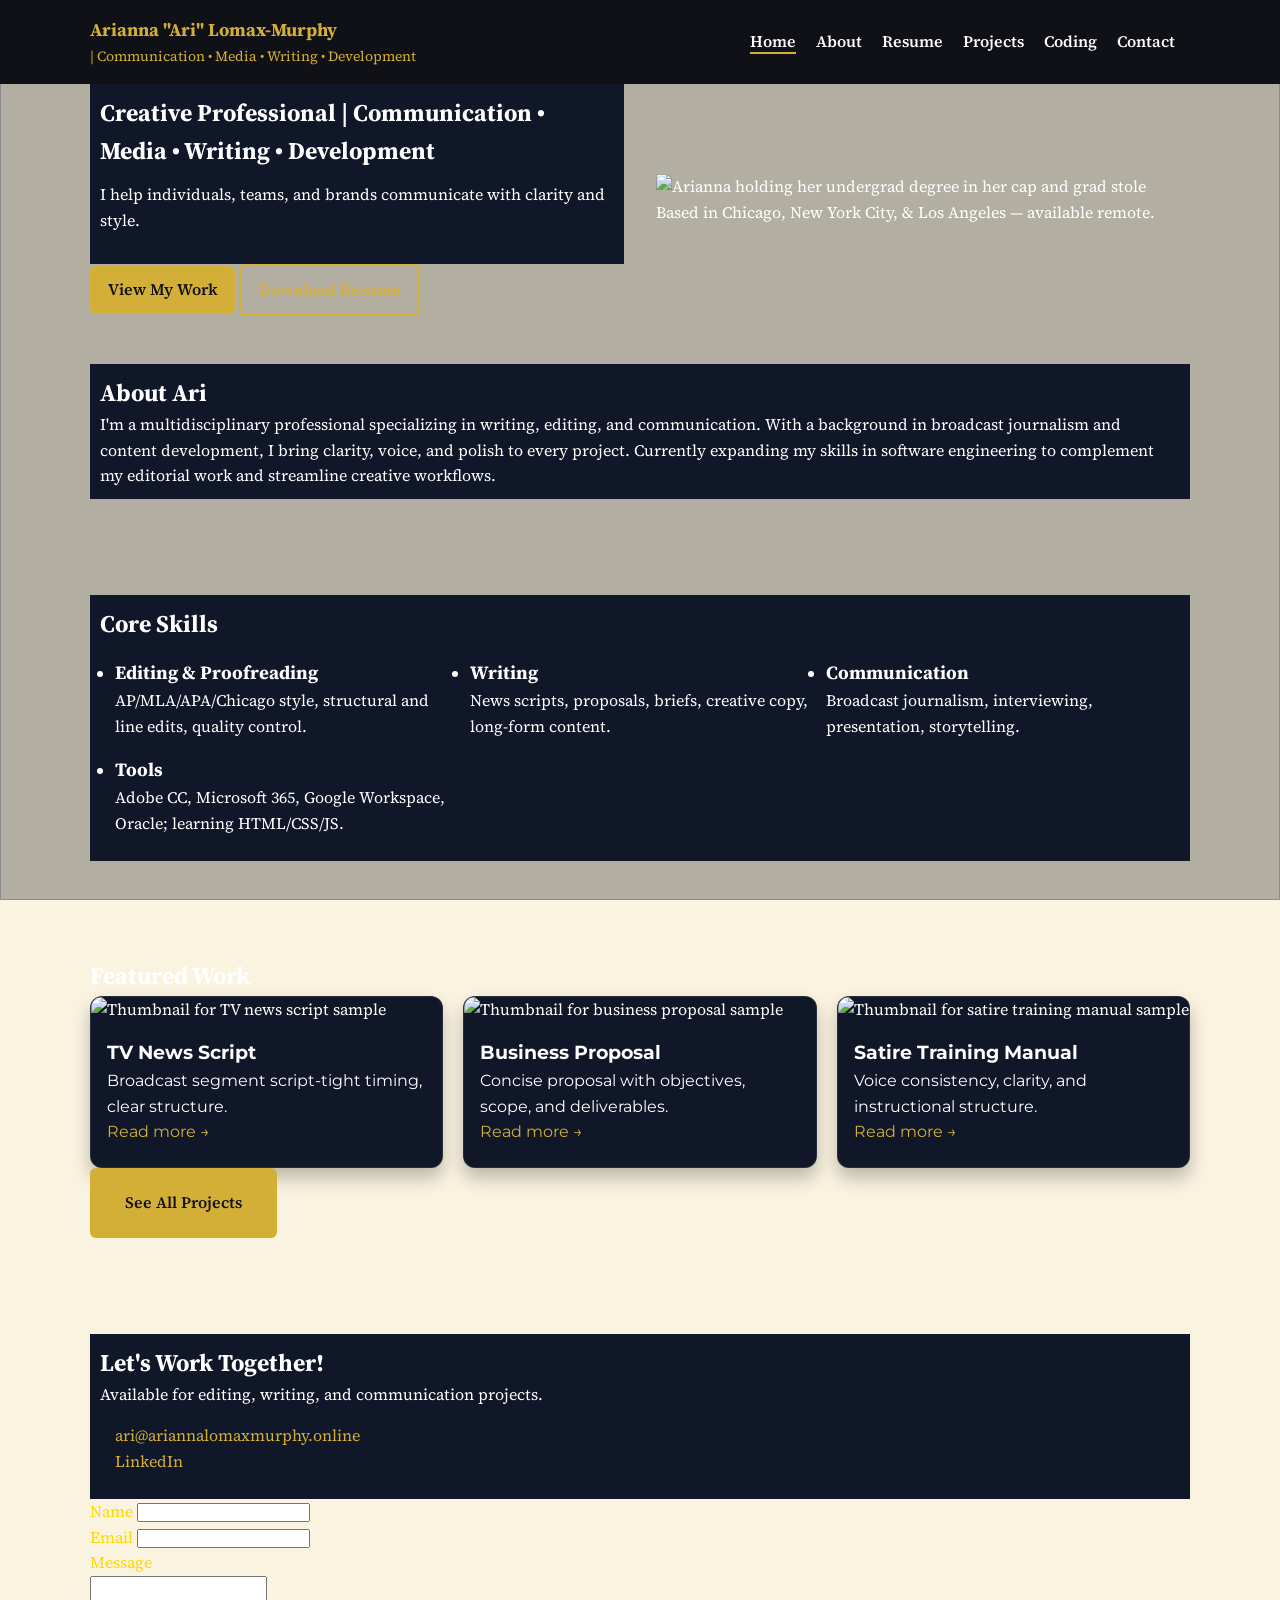
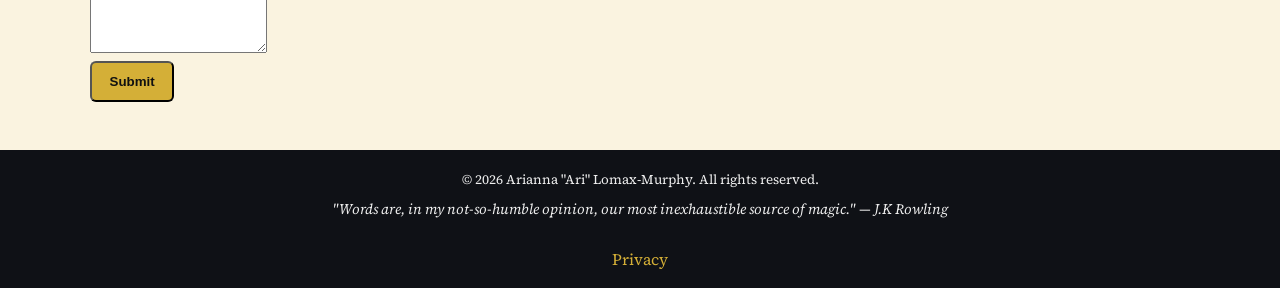
==== index.html @ d83ff68a "refractor updated resume and contact information to reflect new name and email address" ====
<!doctype html>
<html lang="en">
  <head>
    <meta charset="utf-8" />
    <meta name="viewport" content="width=device-width, initial-scale=1.0" />

    <title>
      Portfolio of Arianna "Ari" Lomax-Murphy | Communication • Media • Writing
      • Development
    </title>
    <meta
      name="description"
      content="Portfolio of Arianna 'Ari' Lomax-Murphy — Writer, Editor, and Communication Professional. Explore my work in editing, content creation, and storytelling."
    />
    <meta
      name="keywords"
      content="Ari Lomax, Arianna Lomax, Ari Murphy, Arianna Murphy, Ari Lomax-Murphy, Arianna Lomax-Murphy, Ari Kelley,Arianna Kelley, Ari Kelley-Lomax, Arianna Kelley-Lomax, writing, editing, communication, portfolio, content writer, editor"
    />
    <meta name="author" content="Arianna 'Ari' Lomax-Murphy" />

    <meta
      property="og:title"
      content="Arianna 'Ari' Lomax-Murphy — Communication, Media, Writing, & Development"
    />
    <meta
      property="og:description"
      content="Writer & Editor specializing in clear, creative communication."
    />
    <meta property="og:type" content="website" />
    <meta property="og:url" content="https://www.ariannalomaxmurphy.online" />
    <meta
      property="og:image"
      content="https://ariannakelleylomax.com/img/akl-logo.svg"
    />
    <meta property="og:image: width" content="1200" />
    <meta property="og:image: height" content="630" />

    <link rel="icon" href="../img/icons/akl-icon.svg" />
    <link rel="preload" as="image" href="img/writer-background.svg" />
    <link rel="stylesheet" href="css/styles.css" />
    <link rel="preconnect" href="https://fonts.gstatic.com" crossorigin />
    <link
      href="https://fonts.googleapis.com/css2?family=Montserrat:wght@600;700&family=Source+Serif+Pro:wght@400;600&display=swap"
      rel="stylesheet"
    />
  </head>
  <body>
    <img
      src="../img/writer-background.svg"
      alt=""
      class="bg-fixed"
      aria-hidden="true"
    />

    <a class="skip-link" href="#main">Skip to content</a>

    <header class="site-header" role="banner">
      <div class="container header-row">
        <a class="brand" href="index.html" aria-label="Go to homepage">
          <span class="brand-name">Arianna "Ari" Lomax-Murphy</span>
          <span class="brand-tag"
            >| Communication • Media • Writing • Development</span
          >
        </a>

        <nav class="site-nav" aria-label="Primary">
          <button class="nav-toggle" aria-controls="menu" aria-expanded="false">
            Menu
          </button>
          <ul id="menu" class="nav-list">
            <li><a href="index.html" aria-current="page">Home</a></li>
            <li><a href="about/about.html">About</a></li>
            <li><a href="resume/resume.html">Resume</a></li>
            <li><a href="projects/projects.html">Projects</a></li>
            <li><a href="coding/coding.html">Coding</a></li>
            <li><a href="contact/contact.html">Contact</a></li>
          </ul>
        </nav>
      </div>
    </header>

    <main id="main">
      <section class="hero" aria-labelledby="hero-title">
        <div class="container hero-grid">
          <div class="hero-copy">
            <div class="panel panel--midnight">
              <h1 id="hero-title">
                Creative Professional | Communication • Media • Writing •
                Development
              </h1>
              <p class="tagline">
                I help individuals, teams, and brands communicate with clarity
                and style.
              </p>
            </div>
            <div class="cta-row">
              <a class="btn" href="projects/projects.html">View My Work</a>
              <a class="btn btn-outline" href="resume/resume.html"
                >Download Resume</a
              >
            </div>
          </div>
          <figure class="hero-media">
            <img
              src="img/ari-portrait.svg"
              alt="Arianna holding her undergrad degree in her cap and grad stole"
            />
            <figcaption>
              Based in Chicago, New York City, & Los Angeles — available remote.
            </figcaption>
          </figure>
        </div>
      </section>

      <section class="about section" aria-labelledby="about-title">
        <div class="container">
          <div class="panel panel--midnight">
            <h2 id="about-title">About Ari</h2>
            <p>
              I'm a multidisciplinary professional specializing in writing,
              editing, and communication. With a background in broadcast
              journalism and content development, I bring clarity, voice, and
              polish to every project. Currently expanding my skills in software
              engineering to complement my editorial work and streamline
              creative workflows.
            </p>
          </div>
        </div>
      </section>

      <section class="skills section" aria-labelledby="skills-title">
        <div class="container">
          <div class="panel panel--dark">
            <h2 id="skills-title">Core Skills</h2>
            <ul class="skill-grid" role="list">
              <li>
                <h3>Editing & Proofreading</h3>
                <p>
                  AP/MLA/APA/Chicago style, structural and line edits, quality
                  control.
                </p>
              </li>
              <li>
                <h3>Writing</h3>
                <p>
                  News scripts, proposals, briefs, creative copy, long-form
                  content.
                </p>
              </li>
              <li>
                <h3>Communication</h3>
                <p>
                  Broadcast journalism, interviewing, presentation,
                  storytelling.
                </p>
              </li>
              <li>
                <h3>Tools</h3>
                <p>
                  Adobe CC, Microsoft 365, Google Workspace, Oracle; learning
                  HTML/CSS/JS.
                </p>
              </li>
            </ul>
          </div>
        </div>
      </section>
      <section class="featured section" aria-labelledby="featured-title">
        <div class="container">
          <h2 id="featured-title">Featured Work</h2>
          <div class="card-grid">
            <article class="card">
              <img
                src="img/thumb/thumb-tv-news-story.png"
                alt="Thumbnail for TV news script sample"
              />
              <div class="card-body">
                <h3>TV News Script</h3>
                <p>Broadcast segment script-tight timing, clear structure.</p>
                <a
                  href="projects/projects.html#tv-news-script"
                  class="card-link"
                >
                  <span class="more">Read more →</span>
                </a>
              </div>
            </article>

            <article class="card">
              <img
                src="img/thumb/thumb-business-proposal.png"
                alt="Thumbnail for business proposal sample"
              />
              <div class="card-body">
                <h3>Business Proposal</h3>
                <p>
                  Concise proposal with objectives, scope, and deliverables.
                </p>
                <a
                  href="projects/projects.html#business-proposal"
                  class="card-link"
                >
                  <span class="more">Read more →</span>
                </a>
              </div>
            </article>

            <article class="card">
              <img
                src="img/thumb/thumb-satire-manual.png"
                alt="Thumbnail for satire training manual sample"
              />
              <div class="card-body">
                <h3>Satire Training Manual</h3>
                <p>Voice consistency, clarity, and instructional structure.</p>
                <a
                  href="projects/projects.html#satire-manual"
                  class="card-link"
                >
                  <span class="more">Read more →</span>
                </a>
              </div>
            </article>
          </div>
          <div class="btn">
            <a class="btn" href="projects/projects.html">See All Projects</a>
          </div>
        </div>
      </section>

      <section
        id="contact"
        class="contact section"
        aria-labelledby="contact-title"
      >
        <div class="container contact-grid">
          <div class="panel panel--midnight">
            <h2 id="contact-title">Let's Work Together!</h2>
            <p>Available for editing, writing, and communication projects.</p>
            <ul class="contact-list" role="list" id="contact-form">
              <li>
                <a href="mailto:ari@ariannalomaxmurphy.online"
                  >ari@ariannalomaxmurphy.online</a
                >
              </li>
              <li>
                <a href="https://www.linkedin.com/in/arianna-l-529245114/"
                  >LinkedIn</a
                >
              </li>
            </ul>
          </div>
          <form
            class="contact-form"
            action="https://formspree.io/f/yourId"
            method="POST"
          >
            <label>
              <span class="contact-form">Name</span>
              <input name="name" type="text" required /><br />
            </label>
            <label>
              <span class="contact-form">Email</span>
              <input name="email" type="email" required /><br />
            </label>
            <label>
              <span class="contact-form">Message</span><br />
              <textarea name="message" rows="5" required></textarea><br />
            </label>
            <button class="btn">Submit</button>
          </form>
        </div>
      </section>
    </main>

    <footer class="site-footer" role="contentinfo">
      <div class="container footer-row">
        <small>© 2026 Arianna "Ari" Lomax-Murphy. All rights reserved.</small
        ><br />
        <span id="quote-rotator" class="footer-quote" aria-live="polite"></span
        ><br />
        <a href="privacy/privacy.html">Privacy</a>
      </div>
    </footer>

    <script>
      const btn = document.querySelector(".nav-toggle");
      const menu = document.getElementById("menu");
      if (btn && menu) {
        btn.addEventListener("click", () => {
          const expanded = btn.getAttribute("aria-expanded") === "true";
          btn.setAttribute("aria-expanded", String(!expanded));
          menu.classList.toggle("open");
        });
      }
    </script>

    <script>
      (function () {
        const quotes = [
          {
            text: "Words are, in my not-so-humble opinion, our most inexhaustible source of magic.",
            by: "J.K Rowling",
          },
          {
            text: "A writer should be joyous, an optimist … a believer in the perfectibility of man.",
            by: "John Cheever",
          },
        ];
        const el = document.getElementById("quote-rotator");
        if (!el) {
          console.warn('No element with id="quote-rotator" found.');
          return;
        }

        let i = 0;
        function render() {
          const q = quotes[i];
          if (!q || !q.text) {
            el.textContent = q && q.by ? "— " + q.by : "";
          } else {
            el.textContent = '"' + q.text + '" — ' + q.by;
          }
          i = (i + 1) % quotes.length;
        }
        render();
        setInterval(render, 10000);
        console.log("Quote rotator mounted:", {
          foundElement: !!el,
          quotesCount: quotes.length,
        });
      })();
    </script>

    <!-- RPS Game Modal (single instance) -->
    <div
      class="rps-modal"
      id="rps-modal"
      role="dialog"
      aria-modal="true"
      aria-labelledby="rps-title"
      aria-hidden="true"
    >
      <div class="rps-backdrop" id="rps-backdrop"></div>
      <div class="rps-dialog" role="document">
        <button class="rps-close" id="rps-close" aria-label="Close popup">
          ×
        </button>
        <div class="rps-content">
          <h2 id="rps-title">Rock • Paper • Scissors</h2>

          <!-- Results log -->
          <div id="rps-output" class="result" aria-live="polite">
            Best of 3 — pick your move.
          </div>

          <!-- Move buttons -->
          <div class="rps-controls" role="group" aria-label="Choose your move">
            <button class="btn" data-move="rock">Rock 🪨</button>
            <button class="btn" data-move="paper">Paper 📄</button>
            <button class="btn" data-move="scissors">Scissors ✂️</button>
          </div>

          <p class="rps-caption">Best of 3 — make your move.</p>

          <!-- Return button: hidden until game ends -->
          <button class="btn btn-outline" id="toHomepage" hidden>
            Check My Website Out! ✨
          </button>
          <button class="btn" id="rps-restart" hidden>Play Again</button>
        </div>
      </div>
    </div>

    <!-- Load game JS after modal markup -->
    <script
      src="js/rps.js"
      defer
      onload="console.log('[RPS] script file loaded')"
      onerror="console.error('[RPS] failed to load js/rps.js')"
    ></script>
  </body>
</html>
---- css/styles.css ----
/* =========================================
   0) Variables & Base
   ========================================= */
:root {
  --color-primary: #d4af37; /* Gold (accent) */
  --color-secondary: #1f4e79; /* Deep blue (brand text) */
  --color-accent: #0f1116; /* Dark  (header & footer bg) */
  --color-midnight: #0f1729; /* Midnight Blue  (section boxes) */

  --color-text-light: #ffffff; /* White text */
  --color-text-dark: #111111; /* Dark text (rare) */
}

* {
  box-sizing: border-box;
  margin: 0;
  padding: 0;
}
html {
  scroll-behavior: smooth;
}

/* === Global page background (last wins) === */
html,
body {
  min-height: 100%;
}

.bg-fixed {
  position: fixed;
  inset: 0;
  width: 100vw;
  height: 100vh;
  object-fit: cover; /* fill, no distortion */
  z-index: -2;
  pointer-events: none;
  transform: translateZ(0); /* nudge GPU; can improve sharpness */
}

body {
  position: relative;
  font-family: "Source Serif Pro", serif;
  line-height: 1.6;
  color: var(--color-text-light);
  background-color: #faf3e0; /* fallback behind everything */
}
body::after {
  content: "";
  position: fixed;
  inset: 0;
  background: linear-gradient(rgba(15, 17, 22, 0.3), rgba(15, 17, 22, 0.3));
  z-index: -1; /* overlay above image, below content */
  pointer-events: none;
}

img {
  max-width: 100%;
  height: auto;
  display: block;
}
a {
  color: var(--color-primary);
  text-decoration: none;
}
a:hover {
  text-decoration: underline;
}

.container {
  width: 90%;
  max-width: 1100px;
  margin: 0 auto;
}
.section {
  padding: 3rem 0;
}

/* Accessibility: Skip link */
.skip-link {
  position: absolute;
  left: -9999px;
  top: auto;
  height: 1px;
  width: 1px;
  overflow: hidden;
}
.skip-link:focus {
  position: static;
  background: #fff;
  color: #000;
  padding: 0.5rem 0.75rem;
  border-radius: 6px;
}

/* =========================================
   1) Header & Navigation
   - BG black; brand text deep blue
   ========================================= */
.site-header {
  background: var(--color-accent);
  color: var(--color-text-light);
}
.header-row {
  display: flex;
  justify-content: space-between;
  align-items: center;
  padding: 14px 0;
}

/* Brand text in GOLD on black header */
.brand-name {
  font-weight: 700;
  font-size: 1.125rem;
  color: var(--color-primary); /* gold */
}

.brand-tag {
  display: block;
  font-size: 0.875rem;
  color: var(--color-primary); /* gold */
  opacity: 1; /* make it fully bright instead of faded */
}

/* Hover effect for brand text */
.brand-name:hover,
.brand-tag:hover {
  color: #f5d76e; /* lighter gold on hover */
  text-shadow:
    0 0 6px rgba(212, 175, 55, 0.75),
    0 0 12px rgba(212, 175, 55, 0.5);
  transition:
    color 0.3s ease,
    text-shadow 0.3s ease;
}

.site-nav .nav-list {
  list-style: none;
  display: flex;
  gap: 20px;
}
.site-nav a {
  color: #fff;
  font-weight: 600;
}
.site-nav a[aria-current="page"] {
  border-bottom: 2px solid var(--color-primary);
}

/* Mobile nav toggle */
.nav-toggle {
  display: none;
  background: transparent;
  color: #fff;
  border: 2px solid #ffffff33;
  padding: 0.45rem 0.65rem;
  border-radius: 6px;
}

/* =========================================
   2) Section Boxes (Dark)
   - Use .section-box to wrap content in Hero, About, Core Skills, Contact
   ========================================= */
.section-box {
  background: var(--color-midnight);
  color: var(--color-text-light);
  border-radius: 12px;
  padding: 2rem;
  margin-bottom: 2rem;
  box-shadow: 0 6px 12px rgba(0, 0, 0, 0.35);
  border: 1px solid rgba(255, 255, 255, 0.08);
}

/* Links inside boxes: gold for pop */
.section-box a {
  color: var(--color-primary);
  font-weight: 600;
}
.section-box a:hover {
  color: #fff;
}

/* Optional darker variant (if you ever want it) */
.section-box.midnight {
  background: var(--color-accent);
}

/* =========================================
   3) Hero
   ========================================= */
.hero-grid {
  display: grid;
  grid-template-columns: 1fr 1fr;
  gap: 2rem;
  align-items: center;
}
.tagline {
  margin: 0.75rem 0 1.25rem;
}

/* If your hero text sits in a box (requested) */
.hero .section-box {
  background: #0f1729;
  border-color: transparent;
}

.hero-bg {
  position: fixed; /* stays in place while scrolling */
  top: 0;
  left: 0;
  width: 100%;
  height: 100%;
  overflow: hidden;
  z-index: -1; /* pushes it behind all page content */
}

.hero-bg svg {
  width: 100%;
  height: 100%;
  object-fit: cover; /* scales it nicely */
}

/* =========================================
   4) Buttons (Gold accent)
   ========================================= */
.btn {
  display: inline-block;
  padding: 0.7rem 1.1rem;
  border-radius: 6px;
  background: var(--color-primary);
  color: var(--color-text-dark);
  font-weight: 600;
  transition:
    background 0.2s ease,
    color 0.2s ease;
  position: center;
}
.btn:hover {
  background: var(--color-secondary); /* deep blue hover */
  color: #fff;
}
.btn-outline {
  background: transparent;
  border: 2px solid var(--color-primary);
  color: var(--color-primary);
}
.btn-outline:hover {
  background: var(--color-primary);
  color: var(--color-text-dark);
}

/* =========================================
   5) Cards (Projects) 
   ========================================= */
.card-grid {
  display: grid;
  grid-template-columns: repeat(3, 1fr);
  gap: 1.25rem;
}
.card {
  background: #0f1729; /* dark card to layer over section box */
  border: 1px solid rgba(255, 255, 255, 0.1);
  border-radius: 12px;
  overflow: hidden;
  box-shadow: 0 10px 18px rgba(0, 0, 0, 0.25);
  color: #fff;
}
.card img {
  width: 100%;
  height: auto;
}
.card-body {
  padding: 1rem;
}
/* Trim the transparent margins built into the three overview thumbnails. */
.exercise-thumbnail {
  position: relative;
  overflow: visible;

  display: flex;
  justify-content: center;
  align-items: center;

  height: auto;
  padding: 1.5rem 0;
}

.exercise-thumbnail-image {
  display: block;
  width: 320px !important;
  height: auto !important;
  max-width: 90%;
  object-fit: contain;
  margin: 1.25rem auto 0;
}

.exercise-thumbnail--css / --js / --recipe {
  --crop-left: 198;
  --crop-top: 217;
  --crop-width: 760;
  --crop-height: 936;
}

.exercise-card {
  background: #0f1729;
  border: 1px solid rgba(255, 255, 255, 0.1);
  border-radius: 12px;
  box-shadow: 0 10px 18px rgba(0, 0, 0, 0.25);
  color: #fff;

  padding-top: 1rem;
}

.exercise-card .exercise-thumbnail-image {
  display: block;

  width: 320px !important;
  height: auto !important;
  max-width: none;

  object-fit: contain;
  margin: 0 auto;
}

.exercise-card .card-body {
  padding: 1rem;
}

.card-body {
  margin-bottom: 0.35rem;
  font-family: "Montserrat", sans-serif;
  padding: 1rem;
}
s .card .more {
  display: inline-block;
  margin-top: 0.35rem;
  font-weight: 600;
  color: var(--color-primary);
}

/* =========================================
   6) Resume / About specifics
   ========================================= */
.resume-item {
  margin: 1rem 0;
}
.resume-head {
  display: flex;
  justify-content: space-between;
  gap: 1rem;
}
.resume-head h3 {
  font-family: "Montserrat", sans-serif;
  font-weight: 700;
}
.resume-bullets {
  margin: 0.5rem 0 0 1rem;
}
.resume-bullets li {
  margin: 0.3rem 0;
}

.skill-grid {
  display: grid;
  grid-template-columns: repeat(3, 1fr);
  gap: 1rem;
}
.tag-list {
  list-style: disc;
  margin-left: 1.25rem;
}
.tag-list li {
  margin: 0.25rem 0;
}

/* Quote cards (About/Resume ethos) */
.quote-card {
  margin: 1rem 0;
  padding: 1.25rem;
  border: 1px solid rgba(255, 255, 255, 0.1);
  border-radius: 12px;
  background: #0f1729;
  color: #fff;
}
.quote-card blockquote {
  margin: 0 0 0.75rem 0;
  font-size: 1.05rem;
  line-height: 1.6;
}
.quote-card figcaption {
  color: #ffd700;
}

/* =========================================
   7) Footer (Black to match Header)
   ========================================= */
.site-footer {
  background: var(--color-accent);
  color: #eee;
  text-align: center;
  padding: 1rem 0;
}
.footer-quote {
  display: block;
  margin-top: 0.4rem;
  font-style: italic;
  font-size: 0.9rem;
}

/* =========================================
   8) Responsive
   ========================================= */
@media (max-width: 992px) {
  .card-grid {
    grid-template-columns: repeat(2, 1fr);
  }
  .skill-grid {
    grid-template-columns: repeat(2, 1fr);
  }
}

@media (max-width: 768px) {
  .header-row {
    flex-direction: column;
    gap: 0.75rem;
    text-align: center;
  }
  .nav-toggle {
    display: inline-block;
  }

  /* Collapse nav by default on mobile; your JS toggles .open */
  .site-nav .nav-list {
    display: none;
    flex-direction: column;
    gap: 10px;
  }
  .site-nav .nav-list.open {
    display: flex;
  }

  .hero-grid {
    grid-template-columns: 1fr;
  }
  .resume-head {
    flex-direction: column;
    align-items: flex-start;
  }
}

@media (max-width: 480px) {
  h1 {
    font-size: 1.5rem;
  }
  .site-nav .nav-list {
    gap: 5px;
  }
  .section {
    padding: 2.25rem 0;
  }
  .card-grid {
    grid-template-columns: 1fr;
  }
}

/* =========================================
   9) Safety override (if something earlier wins)
   Force brand text to deep blue on header
   ========================================= */
.site-header .brand-name,
.site-header .brand-tag {
  color: var(--color-primary) !important;
}

.panel {
  background-color: #0f1729;
  padding: 10px !important;
}

ul {
  padding: 15px;
}

#contact {
  list-style: none;
}

#contact-form {
  list-style: none;
}

#education {
  list-style: none;
}

#js-exercises .card img {
  max-height: 160px;
  object-fit: contain;
}

#css-exercises .card img {
  max-height: 160px;
  object-fit: contain;
}

.rps-modal[aria-hidden="true"] {
  display: none;
}
.rps-modal {
  position: fixed;
  inset: 0;
  z-index: 9999;
}
.rps-backdrop {
  position: absolute;
  inset: 0;
  background: rgba(0, 0, 0, 0.6);
  backdrop-filter: blur(2px);
}
.rps-dialog {
  position: relative;
  max-width: 520px;
  margin: 10vh auto 0;
  background: #10192c;
  color: #fff;
  border: 1px solid rgba(255, 255, 255, 0.12);
  border-radius: 14px;
  box-shadow: 0 20px 60px rgba(0, 0, 0, 0.5);
  overflow: hidden;
  transform: translateY(20px);
  opacity: 0;
  transition:
    transform 0.35s ease,
    opacity 0.35s ease;
}
.rps-modal.show .rps-dialog {
  transform: translateY(0);
  opacity: 1;
}
.rps-content {
  padding: 1.25rem 1.25rem 1.5rem;
  text-align: center;
}
.rps-content .rps-controls {
  display: flex;
  justify-content: center;
  gap: 0.5rem;
  flex-wrap: wrap;
}
.rps-close {
  position: absolute;
  top: 8px;
  right: 10px;
  appearance: none;
  border: 0;
  background: transparent;
  color: #fff;
  font-size: 1.75rem;
  cursor: pointer;
  opacity: 0.9;
}
.rps-close:hover {
  opacity: 1;
}
.body-lock {
  overflow: hidden;
}
#rps-output {
  background: rgba(0, 0, 0, 0.35);
  border: 1px solid rgba(255, 255, 255, 0.15);
  border-radius: 8px;
  padding: 0.75rem;
  margin: 1rem 0;
  font-family: "Courier New", Courier, monospace;
  font-size: 0.95rem;
  line-height: 1.5;
  text-align: left;
  white-space: pre-line;
  max-height: 180px;
  overflow-y: auto;
  color: #f4f4f4;
}

/* === Hide the close X button for RPS game === */
.rps-close {
  display: none !important;
}

/* Ensure anything with the HTML 'hidden' attribute stays hidden */
[hidden] {
  display: none !important;
}

#toHomepage {
  margin-top: 1rem;
}

#exercises-title {
  color: white;
}

.contact-list {
  list-style: none;
}

.featured-title {
  color: #d4af37;
}

.contact-form {
  color: #ffd700;
}

/* === Global SVG background applied via CSS only === */
body::before {
  content: "";
  position: fixed;
  inset: 0;
  background: url("../img/writer-background.svg") no-repeat center center;
  background-size: cover;
  z-index: -2; /* sits behind everything */
  pointer-events: none; /* don’t block clicks */
}

/* Force hero sections transparent so global background shows */
.page-hero,
.page-hero::before {
  background: transparent !important;
}
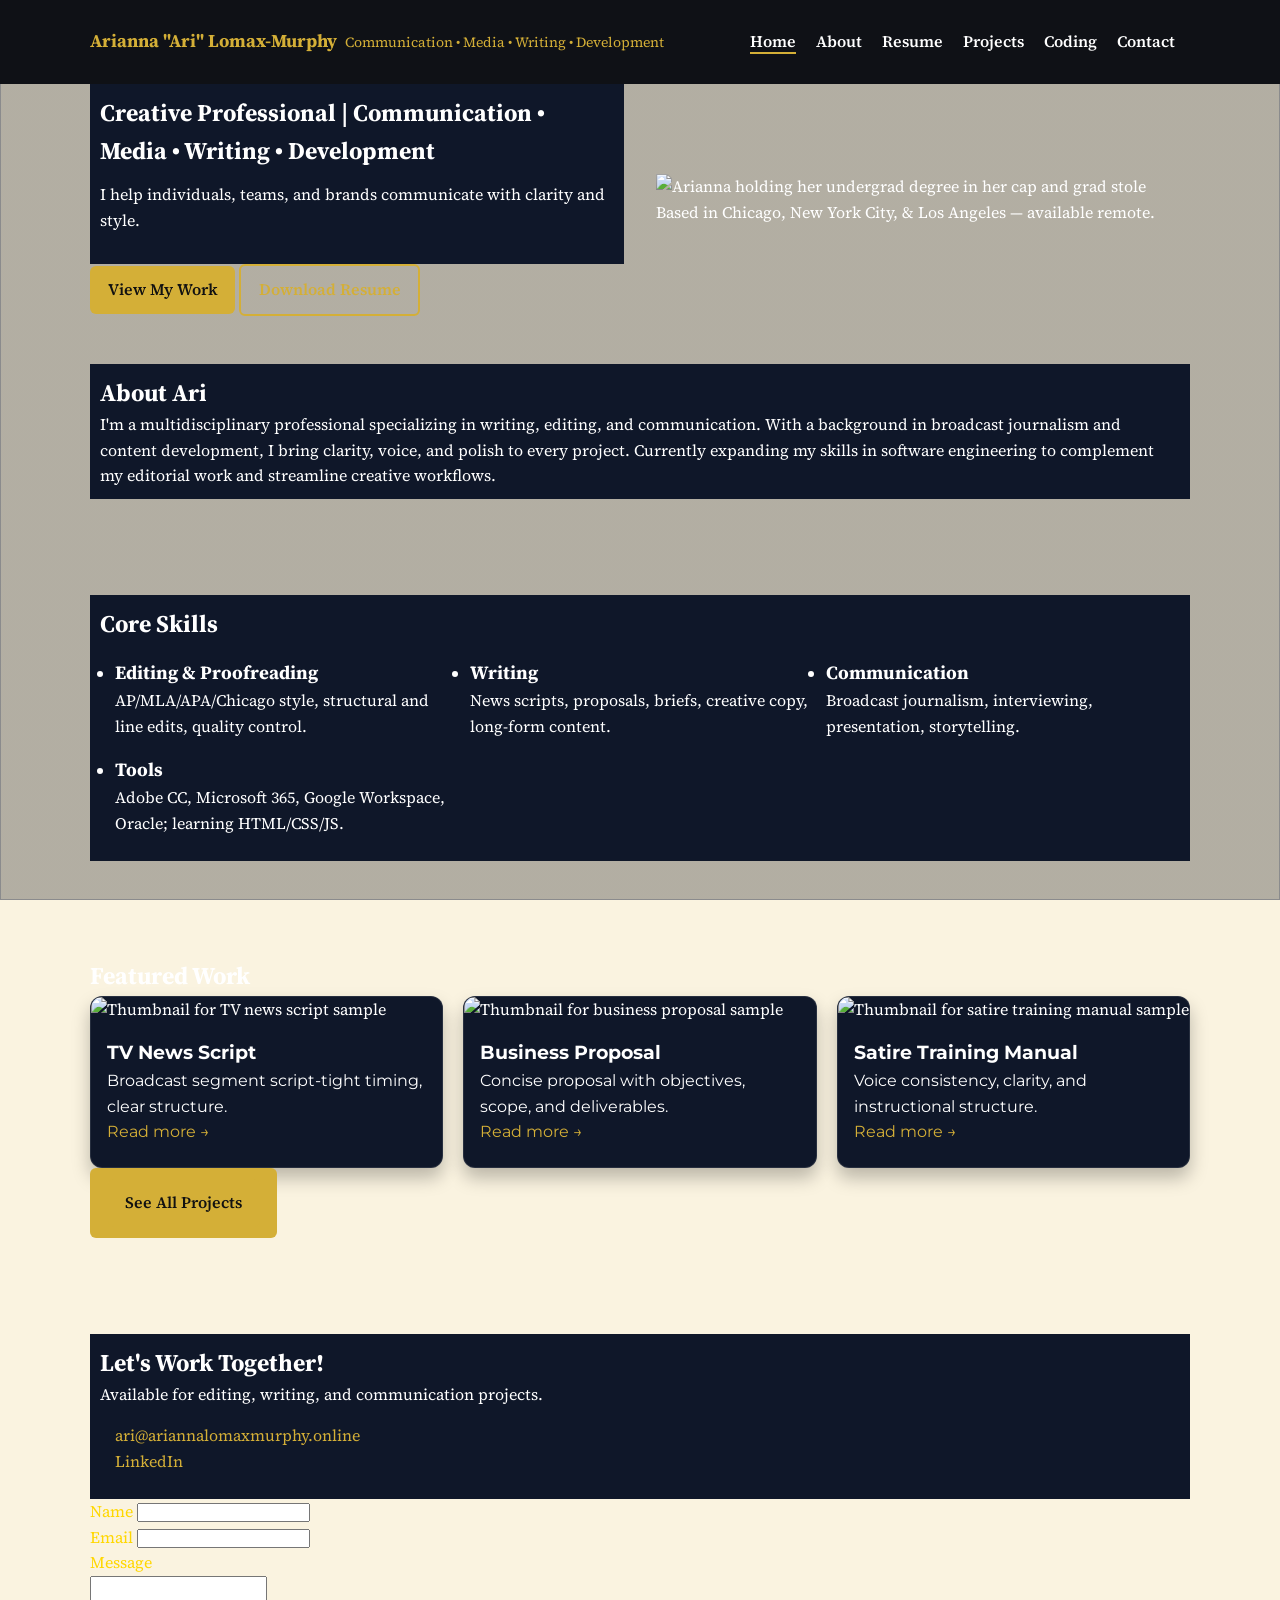
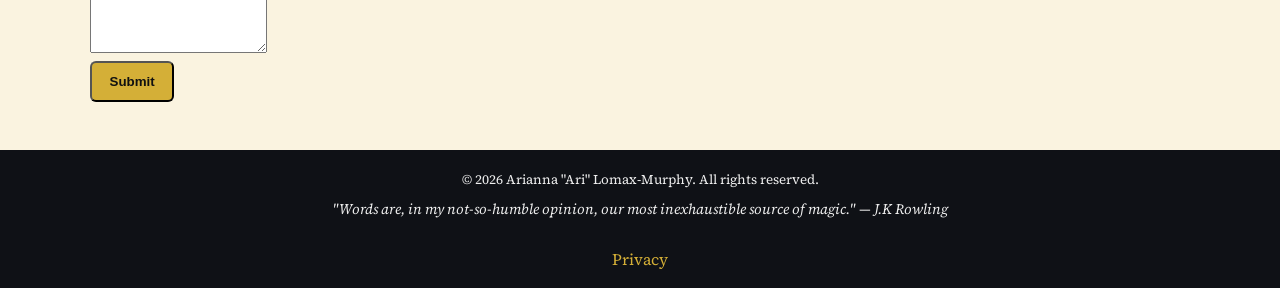
==== commit 07454eb1: "refractor: style and content updates" ====
--- a/index.html
+++ b/index.html
@@ -59,7 +59,7 @@
         <a class="brand" href="index.html" aria-label="Go to homepage">
           <span class="brand-name">Arianna "Ari" Lomax-Murphy</span>
           <span class="brand-tag"
-            >| Communication • Media • Writing • Development</span
+            >Communication • Media • Writing • Development</span
           >
         </a>
 
--- a/css/styles.css
+++ b/css/styles.css
@@ -108,17 +108,24 @@
 }
 
 /* Brand text in GOLD on black header */
+.brand {
+  display: inline-flex;
+  align-items: center;
+  gap: 0.5rem;
+  white-space: nowrap;
+}
+
 .brand-name {
   font-weight: 700;
   font-size: 1.125rem;
-  color: var(--color-primary); /* gold */
+  color: var(--color-primary);
 }
 
 .brand-tag {
-  display: block;
+  display: inline;
   font-size: 0.875rem;
-  color: var(--color-primary); /* gold */
-  opacity: 1; /* make it fully bright instead of faded */
+  color: var(--color-primary);
+  opacity: 1;
 }
 
 /* Hover effect for brand text */
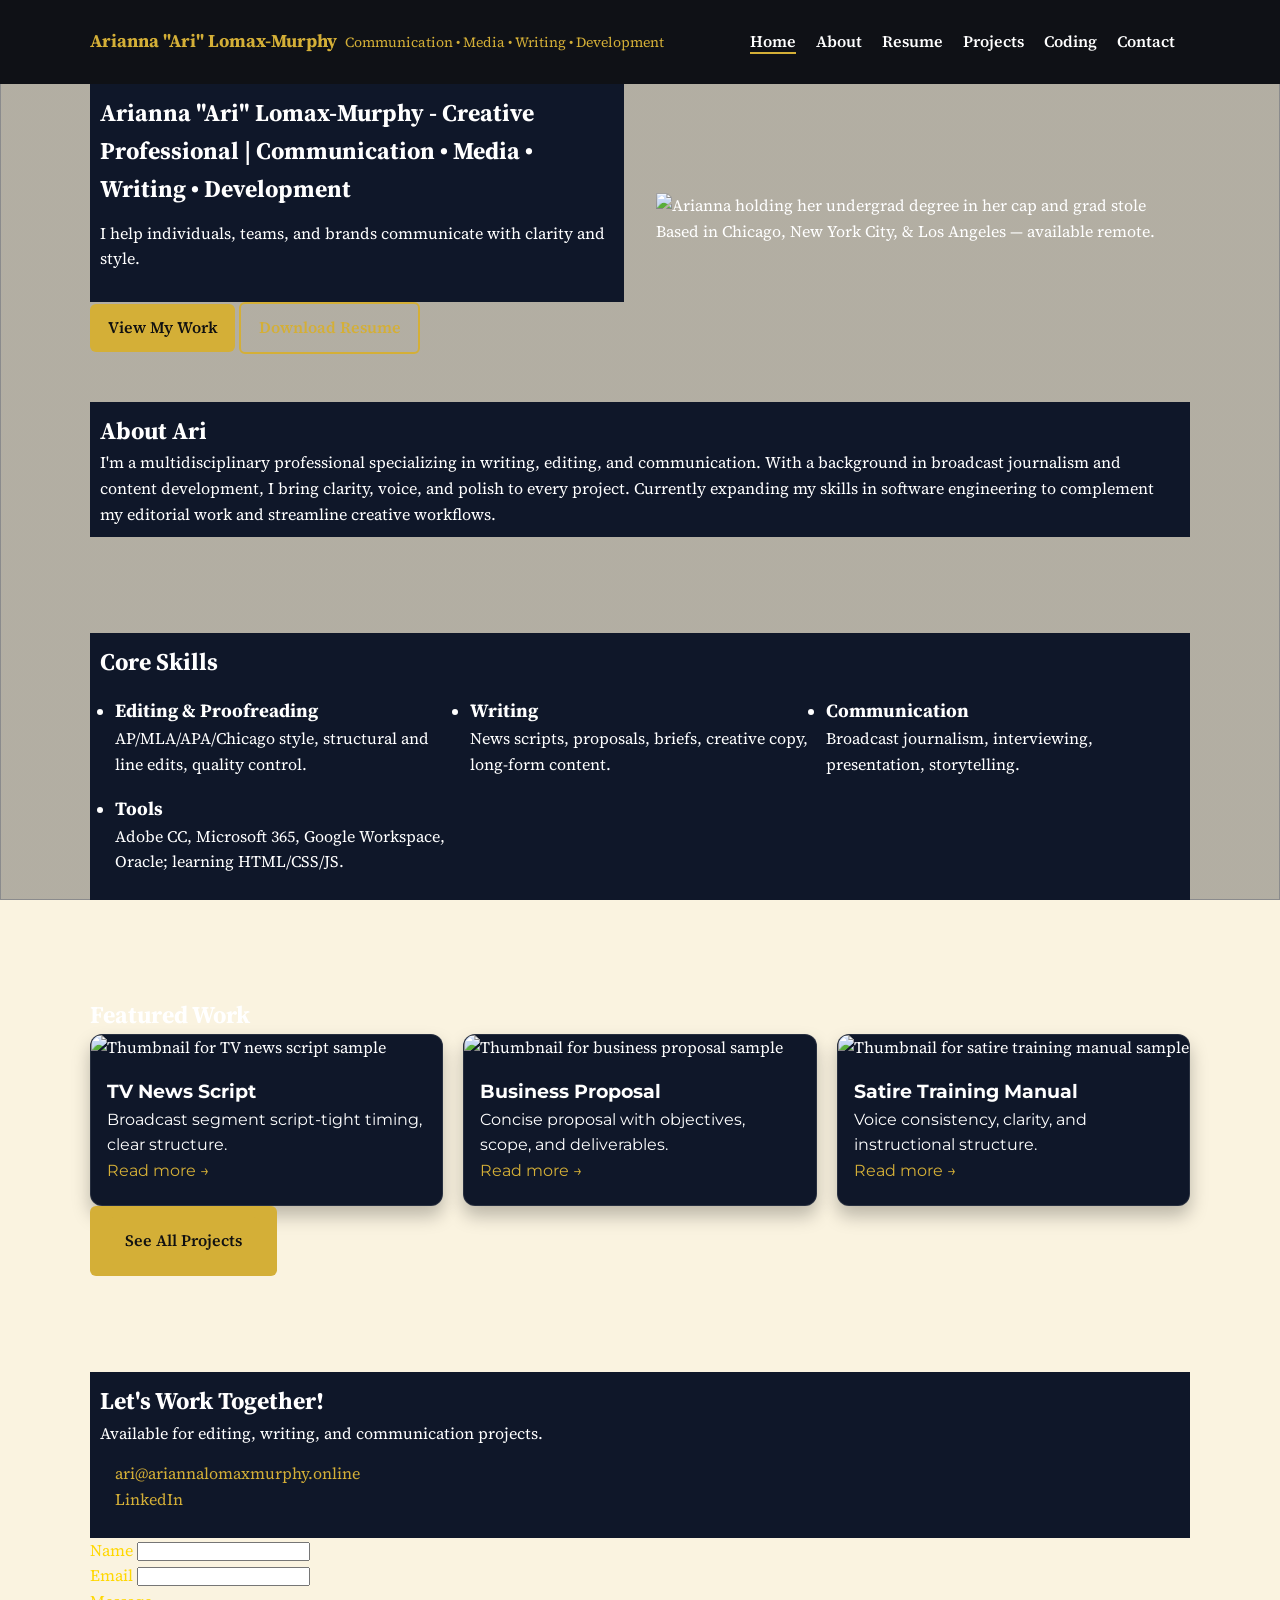
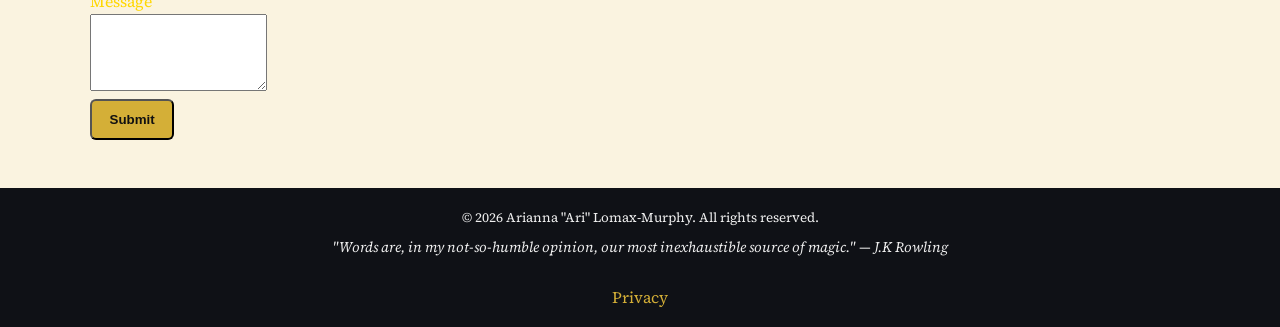
==== commit 1a0701dc: "refactor: update hero title to include full name for better branding" ====
--- a/index.html
+++ b/index.html
@@ -85,8 +85,8 @@
           <div class="hero-copy">
             <div class="panel panel--midnight">
               <h1 id="hero-title">
-                Creative Professional | Communication • Media • Writing •
-                Development
+                Arianna "Ari" Lomax-Murphy - Creative Professional |
+                Communication • Media • Writing • Development
               </h1>
               <p class="tagline">
                 I help individuals, teams, and brands communicate with clarity
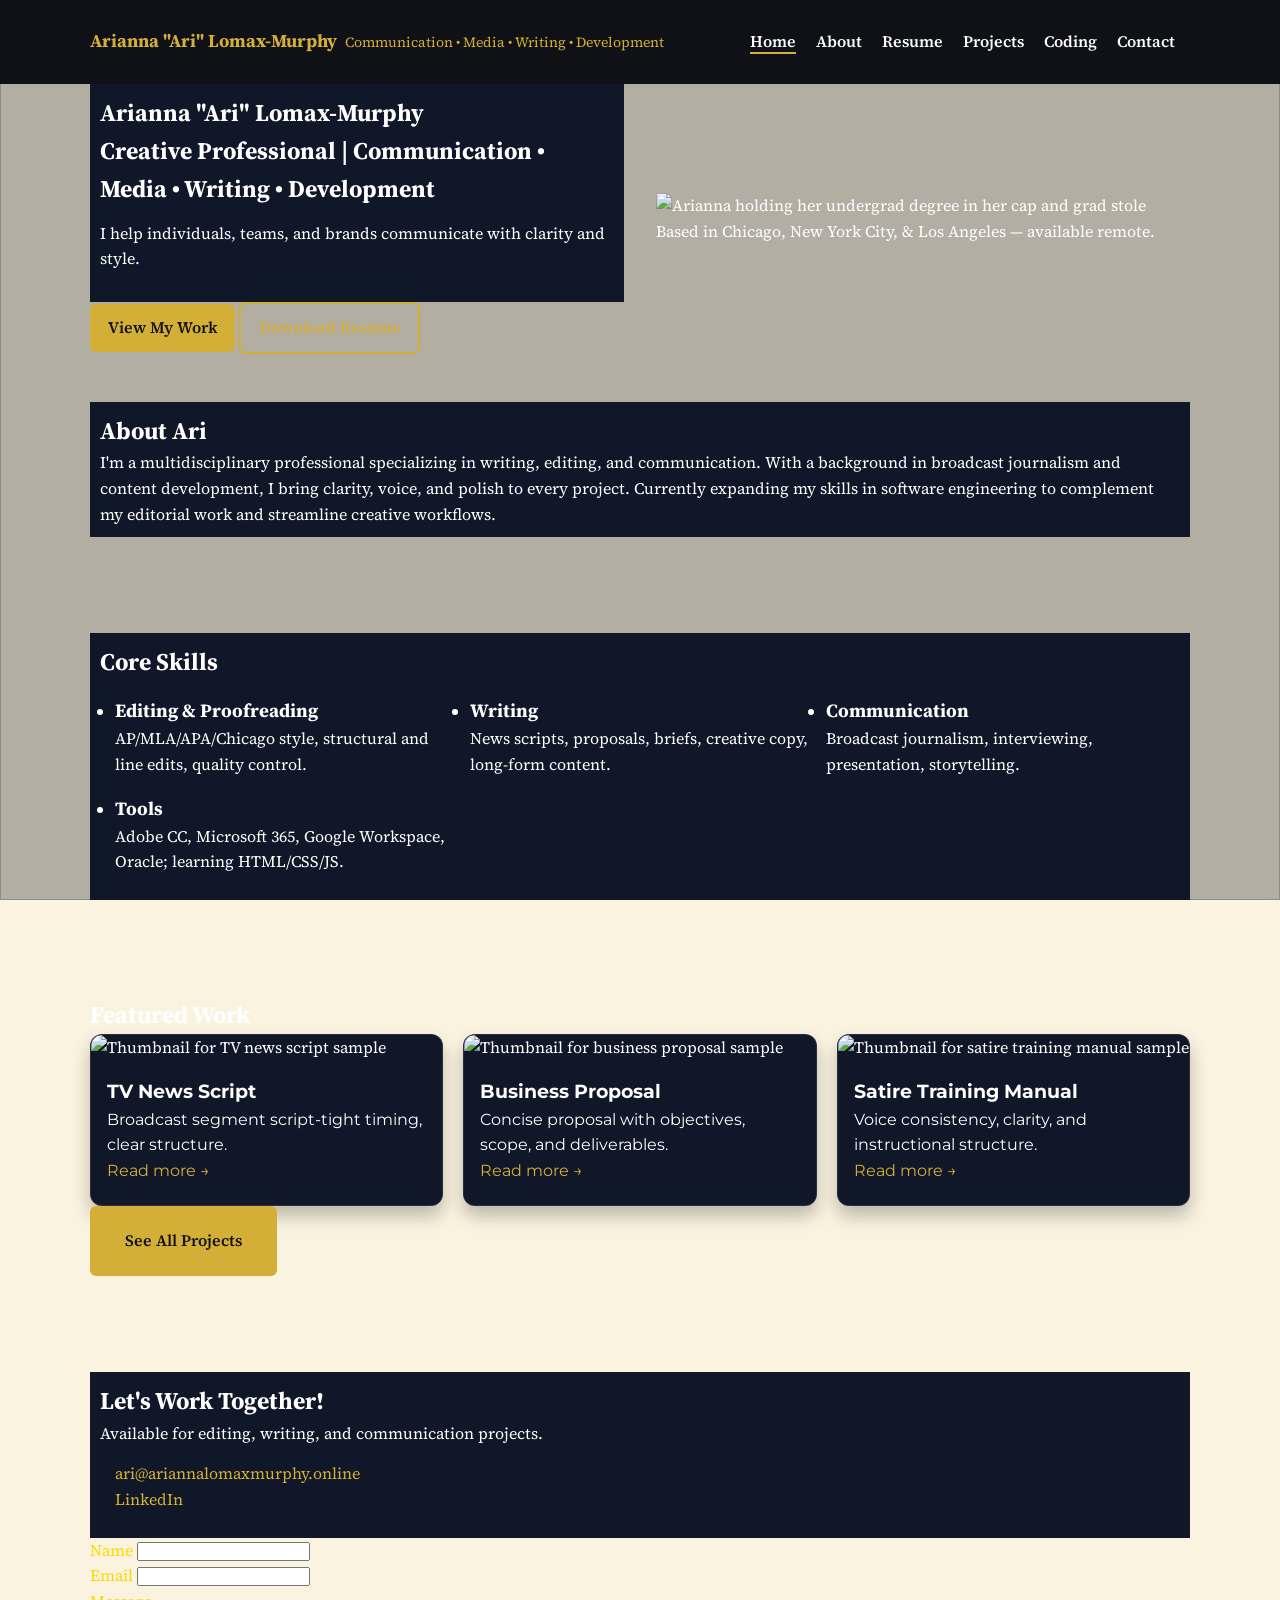
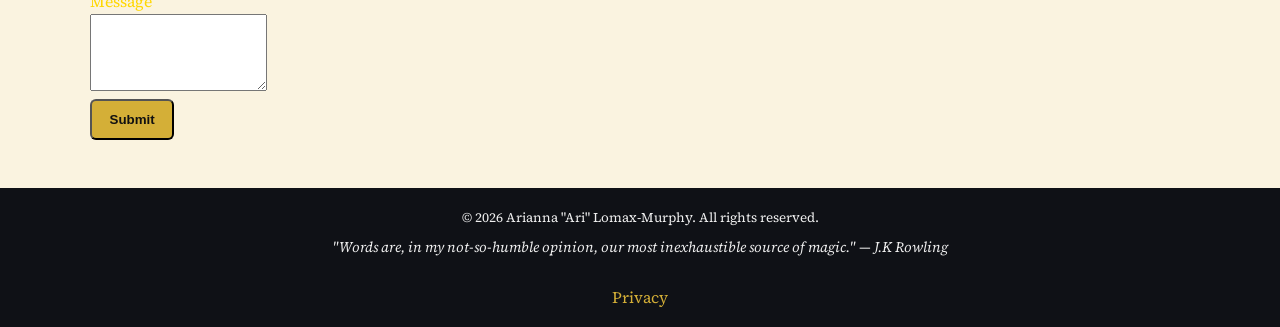
==== commit 3d706564: "index update" ====
--- a/index.html
+++ b/index.html
@@ -85,8 +85,9 @@
           <div class="hero-copy">
             <div class="panel panel--midnight">
               <h1 id="hero-title">
-                Arianna "Ari" Lomax-Murphy - Creative Professional |
-                Communication • Media • Writing • Development
+                Arianna "Ari" Lomax-Murphy <br />
+                Creative Professional | Communication • Media • Writing •
+                Development
               </h1>
               <p class="tagline">
                 I help individuals, teams, and brands communicate with clarity
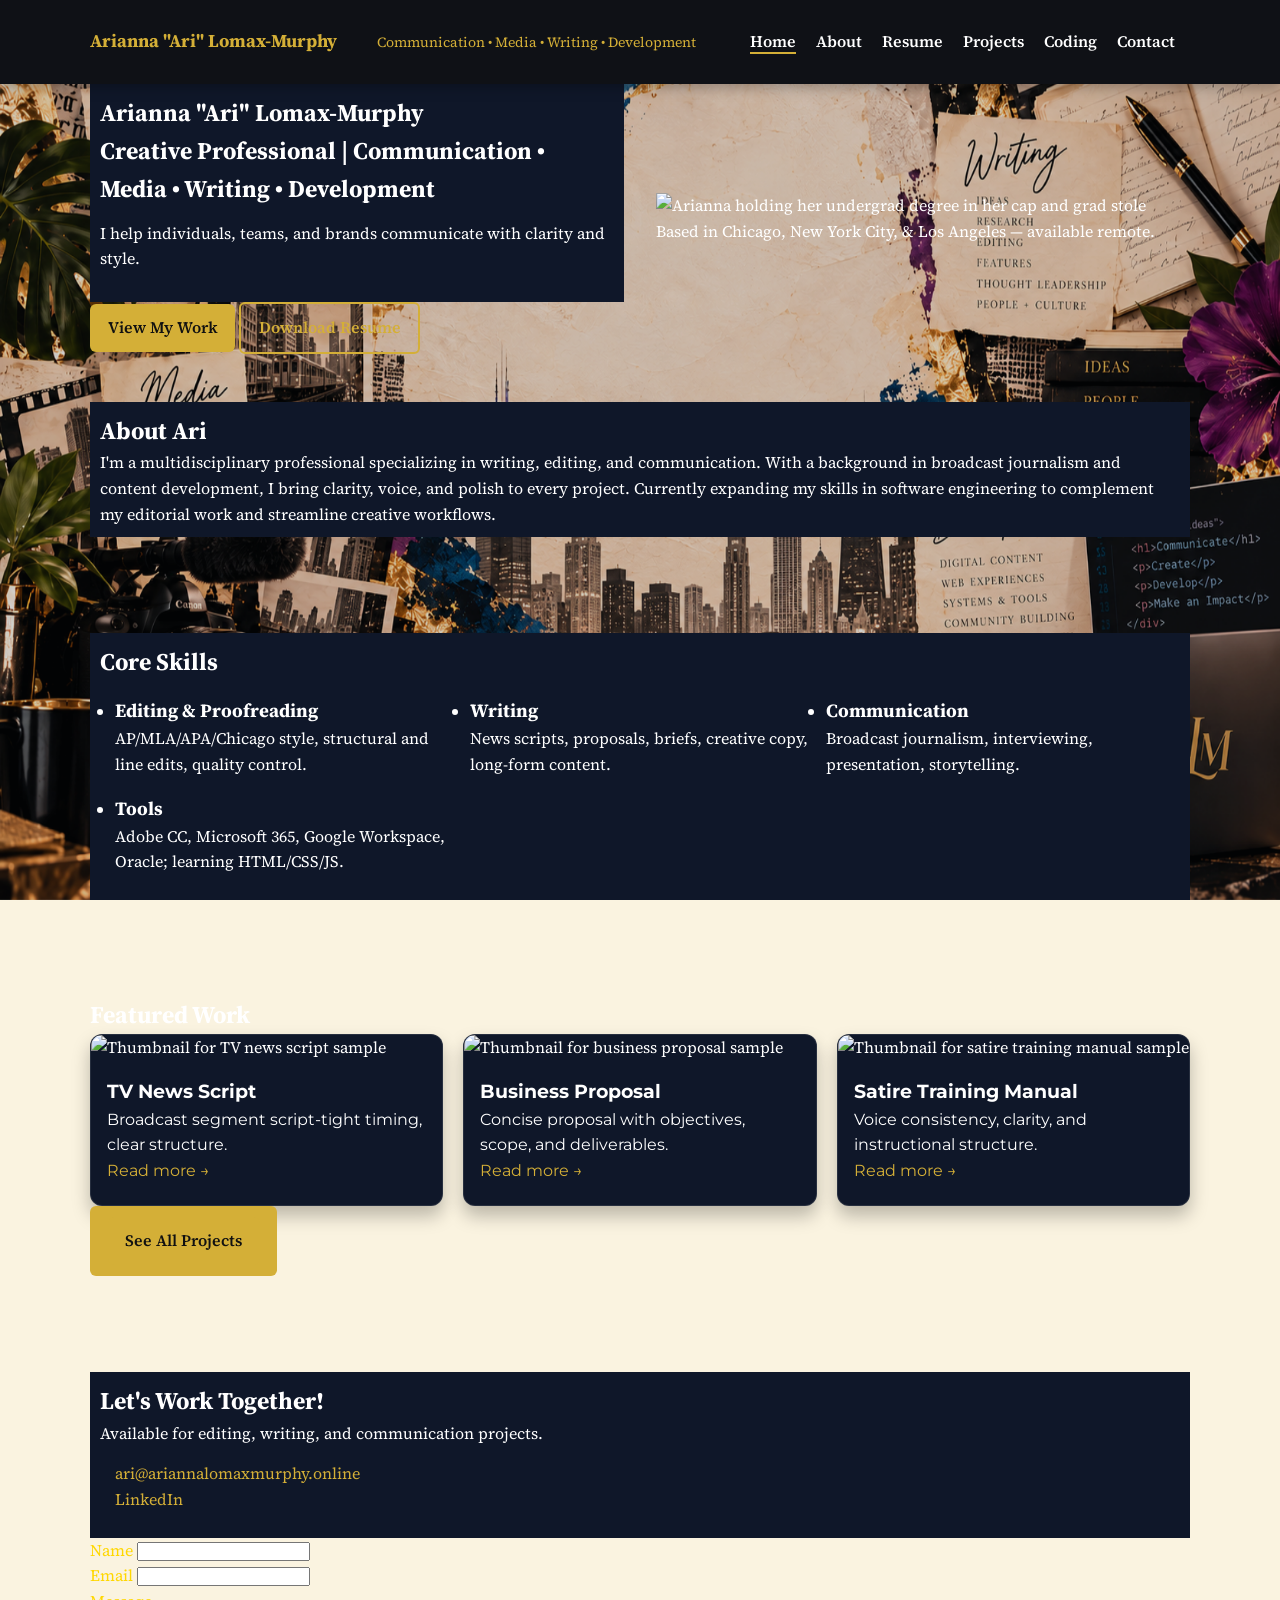
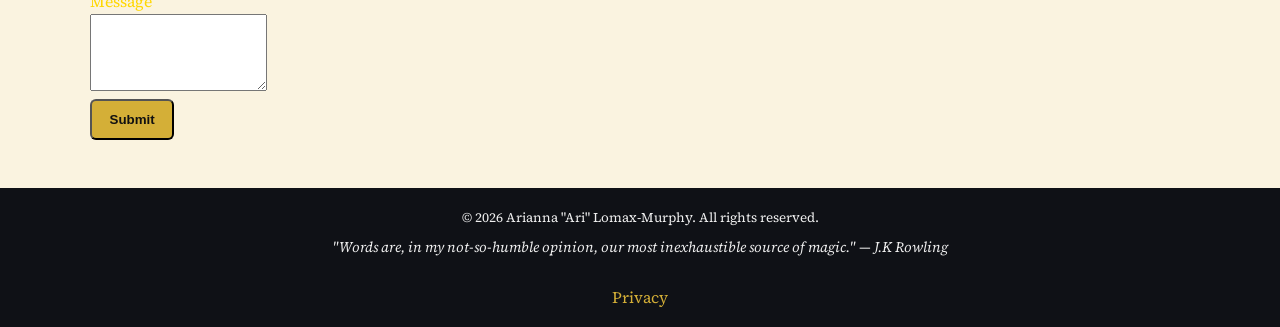
==== commit 58589c89: "refactor: update image assets and improve branding consistency across pages" ====
--- a/index.html
+++ b/index.html
@@ -35,8 +35,8 @@
     <meta property="og:image: width" content="1200" />
     <meta property="og:image: height" content="630" />
 
-    <link rel="icon" href="../img/icons/akl-icon.svg" />
-    <link rel="preload" as="image" href="img/writer-background.svg" />
+    <link rel="icon" href="../img/icons/alm-icon.png" />
+    <link rel="preload" as="image" href="img/ari-background.png" />
     <link rel="stylesheet" href="css/styles.css" />
     <link rel="preconnect" href="https://fonts.gstatic.com" crossorigin />
     <link
@@ -46,7 +46,7 @@
   </head>
   <body>
     <img
-      src="../img/writer-background.svg"
+      src="../img/ari-background.png"
       alt=""
       class="bg-fixed"
       aria-hidden="true"
@@ -58,10 +58,10 @@
       <div class="container header-row">
         <a class="brand" href="index.html" aria-label="Go to homepage">
           <span class="brand-name">Arianna "Ari" Lomax-Murphy</span>
-          <span class="brand-tag"
-            >Communication • Media • Writing • Development</span
-          >
         </a>
+        <span class="brand-tag"
+          >Communication • Media • Writing • Development</span
+        >
 
         <nav class="site-nav" aria-label="Primary">
           <button class="nav-toggle" aria-controls="menu" aria-expanded="false">
--- a/css/styles.css
+++ b/css/styles.css
@@ -9,6 +9,7 @@
 
   --color-text-light: #ffffff; /* White text */
   --color-text-dark: #111111; /* Dark text (rare) */
+  --header-height: 50px;
 }
 
 * {
@@ -28,13 +29,19 @@
 
 .bg-fixed {
   position: fixed;
-  inset: 0;
-  width: 100vw;
-  height: 100vh;
-  object-fit: cover; /* fill, no distortion */
+  top: var(--header-height);
+  left: 0;
+  width: 100vw !important;
+  max-width: none !important;
+  height: calc(100vh - var(--header-height)) !important;
+  max-height: none !important;
+
+  /* Full image + full width + full height */
+  object-fit: fill;
+  object-position: center;
   z-index: -2;
   pointer-events: none;
-  transform: translateZ(0); /* nudge GPU; can improve sharpness */
+  margin: 0 !important;
 }
 
 body {
@@ -47,9 +54,14 @@
 body::after {
   content: "";
   position: fixed;
-  inset: 0;
-  background: linear-gradient(rgba(15, 17, 22, 0.3), rgba(15, 17, 22, 0.3));
-  z-index: -1; /* overlay above image, below content */
+
+  top: var(--header-height);
+  left: 0;
+  width: 100vw;
+  height: calc(100vh - var(--header-height));
+  background: rgba(15, 17, 22, 0.18);
+
+  z-index: -1;
   pointer-events: none;
 }
 
@@ -99,6 +111,11 @@
 .site-header {
   background: var(--color-accent);
   color: var(--color-text-light);
+  position: sticky;
+  top: 0;
+  width: 100%;
+  z-index: 1000; /* above everything */
+  box-shadow: 0 4px 12px rgba(0, 0, 0, 0.25);
 }
 .header-row {
   display: flex;
@@ -109,9 +126,7 @@
 
 /* Brand text in GOLD on black header */
 .brand {
-  display: inline-flex;
-  align-items: center;
-  gap: 0.5rem;
+  display: inline;
   white-space: nowrap;
 }
 
@@ -208,22 +223,6 @@
 .hero .section-box {
   background: #0f1729;
   border-color: transparent;
-}
-
-.hero-bg {
-  position: fixed; /* stays in place while scrolling */
-  top: 0;
-  left: 0;
-  width: 100%;
-  height: 100%;
-  overflow: hidden;
-  z-index: -1; /* pushes it behind all page content */
-}
-
-.hero-bg svg {
-  width: 100%;
-  height: 100%;
-  object-fit: cover; /* scales it nicely */
 }
 
 /* =========================================
@@ -617,17 +616,6 @@
   color: #ffd700;
 }
 
-/* === Global SVG background applied via CSS only === */
-body::before {
-  content: "";
-  position: fixed;
-  inset: 0;
-  background: url("../img/writer-background.svg") no-repeat center center;
-  background-size: cover;
-  z-index: -2; /* sits behind everything */
-  pointer-events: none; /* don’t block clicks */
-}
-
 /* Force hero sections transparent so global background shows */
 .page-hero,
 .page-hero::before {
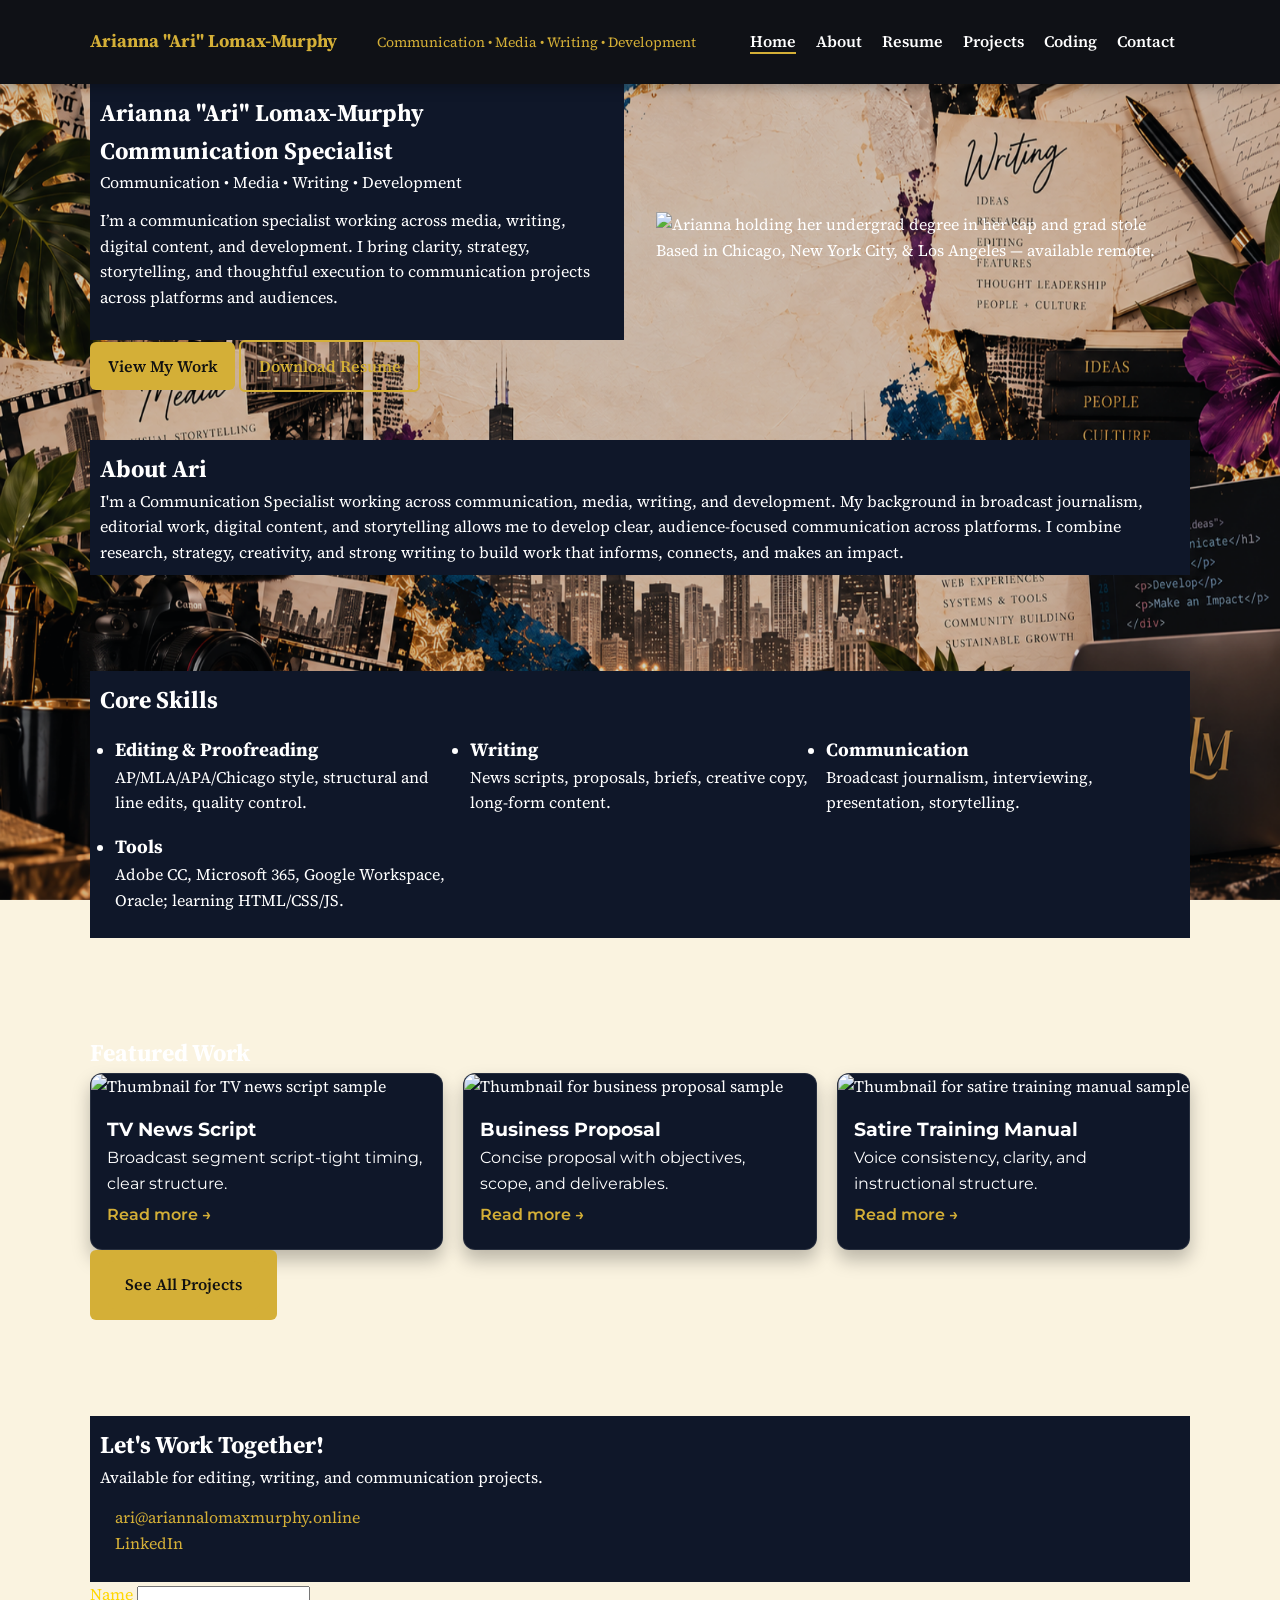
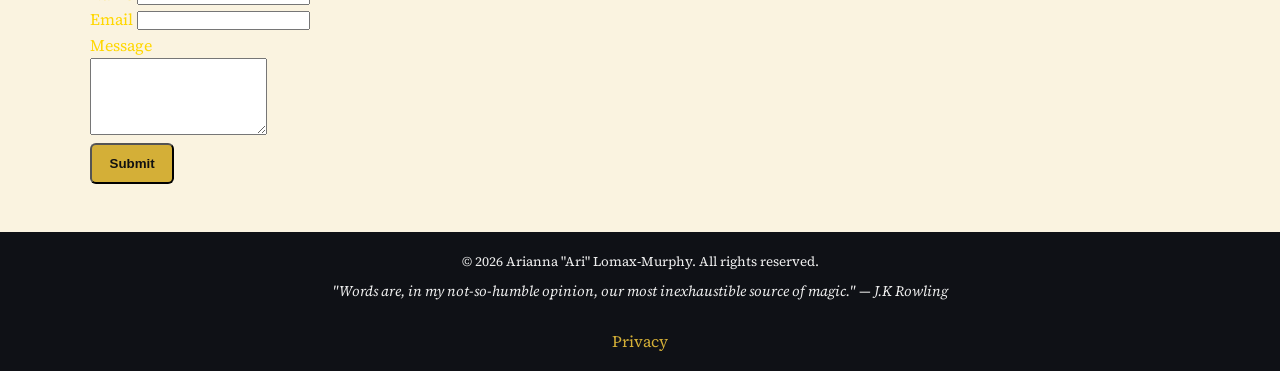
==== commit e6288b9a: "refactor: enhance branding and content clarity in HTML and CSS" ====
--- a/index.html
+++ b/index.html
@@ -4,14 +4,13 @@
     <meta charset="utf-8" />
     <meta name="viewport" content="width=device-width, initial-scale=1.0" />
 
-    <title>
-      Portfolio of Arianna "Ari" Lomax-Murphy | Communication • Media • Writing
-      • Development
-    </title>
+    <title>Arianna "Ari" Lomax-Murphy | Communication Specialist</title>
+
     <meta
       name="description"
-      content="Portfolio of Arianna 'Ari' Lomax-Murphy — Writer, Editor, and Communication Professional. Explore my work in editing, content creation, and storytelling."
-    />
+      content="Portfolio of Arianna “Ari” Lomax-Murphy, a Communication Specialist working across communication, media, writing, digital content, and development."
+    />
+
     <meta
       name="keywords"
       content="Ari Lomax, Arianna Lomax, Ari Murphy, Arianna Murphy, Ari Lomax-Murphy, Arianna Lomax-Murphy, Ari Kelley,Arianna Kelley, Ari Kelley-Lomax, Arianna Kelley-Lomax, writing, editing, communication, portfolio, content writer, editor"
@@ -20,22 +19,22 @@
 
     <meta
       property="og:title"
-      content="Arianna 'Ari' Lomax-Murphy — Communication, Media, Writing, & Development"
+      content="Arianna 'Ari' Lomax-Murphy | Communication Specialist"
     />
     <meta
       property="og:description"
-      content="Writer & Editor specializing in clear, creative communication."
+      content="Communication • Media • Writing • Development"
     />
     <meta property="og:type" content="website" />
     <meta property="og:url" content="https://www.ariannalomaxmurphy.online" />
     <meta
       property="og:image"
-      content="https://ariannakelleylomax.com/img/akl-logo.svg"
-    />
-    <meta property="og:image: width" content="1200" />
-    <meta property="og:image: height" content="630" />
-
-    <link rel="icon" href="../img/icons/alm-icon.png" />
+      content="https://ariannalomaxmurphy.online/img/icons/alm-logo.png"
+    />
+    <meta property="og:image:width" content="1200" />
+    <meta property="og:image:height" content="630" />
+
+    <link rel="icon" href="img/icons/alm-icon.png" />
     <link rel="preload" as="image" href="img/ari-background.png" />
     <link rel="stylesheet" href="css/styles.css" />
     <link rel="preconnect" href="https://fonts.gstatic.com" crossorigin />
@@ -46,7 +45,7 @@
   </head>
   <body>
     <img
-      src="../img/ari-background.png"
+      src="img/ari-background.png"
       alt=""
       class="bg-fixed"
       aria-hidden="true"
@@ -84,14 +83,14 @@
         <div class="container hero-grid">
           <div class="hero-copy">
             <div class="panel panel--midnight">
-              <h1 id="hero-title">
-                Arianna "Ari" Lomax-Murphy <br />
-                Creative Professional | Communication • Media • Writing •
-                Development
-              </h1>
+              <h1 id="hero-title">Arianna "Ari" Lomax-Murphy</h1>
+              <h2>Communication Specialist</h2>
+              <p>Communication • Media • Writing • Development</p>
               <p class="tagline">
-                I help individuals, teams, and brands communicate with clarity
-                and style.
+                I’m a communication specialist working across media, writing,
+                digital content, and development. I bring clarity, strategy,
+                storytelling, and thoughtful execution to communication projects
+                across platforms and audiences.
               </p>
             </div>
             <div class="cta-row">
@@ -118,12 +117,12 @@
           <div class="panel panel--midnight">
             <h2 id="about-title">About Ari</h2>
             <p>
-              I'm a multidisciplinary professional specializing in writing,
-              editing, and communication. With a background in broadcast
-              journalism and content development, I bring clarity, voice, and
-              polish to every project. Currently expanding my skills in software
-              engineering to complement my editorial work and streamline
-              creative workflows.
+              I'm a Communication Specialist working across communication,
+              media, writing, and development. My background in broadcast
+              journalism, editorial work, digital content, and storytelling
+              allows me to develop clear, audience-focused communication across
+              platforms. I combine research, strategy, creativity, and strong
+              writing to build work that informs, connects, and makes an impact.
             </p>
           </div>
         </div>
--- a/css/styles.css
+++ b/css/styles.css
@@ -238,7 +238,6 @@
   transition:
     background 0.2s ease,
     color 0.2s ease;
-  position: center;
 }
 .btn:hover {
   background: var(--color-secondary); /* deep blue hover */
@@ -299,7 +298,7 @@
   margin: 1.25rem auto 0;
 }
 
-.exercise-thumbnail--css / --js / --recipe {
+.exercise-thumbnail--css .exercise-thumbnail--js .exercise-thumbnail--recipe {
   --crop-left: 198;
   --crop-top: 217;
   --crop-width: 760;
@@ -336,7 +335,7 @@
   font-family: "Montserrat", sans-serif;
   padding: 1rem;
 }
-s .card .more {
+.card .more {
   display: inline-block;
   margin-top: 0.35rem;
   font-weight: 600;
@@ -415,56 +414,318 @@
 /* =========================================
    8) Responsive
    ========================================= */
+
 @media (max-width: 992px) {
   .card-grid {
-    grid-template-columns: repeat(2, 1fr);
-  }
+    grid-template-columns: repeat(2, minmax(0, 1fr));
+  }
+
   .skill-grid {
-    grid-template-columns: repeat(2, 1fr);
-  }
-}
-
+    grid-template-columns: repeat(2, minmax(0, 1fr));
+  }
+}
+
+/* ==========================
+   MOBILE
+   ========================== */
 @media (max-width: 768px) {
+  :root {
+    --header-height: 64px;
+  }
+
+  .container {
+    width: 92%;
+    max-width: none;
+  }
+
+  /* ---------- Header ---------- */
+
+  .site-header {
+    position: sticky;
+    top: 0;
+  }
+
   .header-row {
-    flex-direction: column;
+    position: relative;
+
+    flex-direction: row;
+    justify-content: space-between;
+    align-items: center;
+
+    padding: 0.75rem 0;
     gap: 0.75rem;
-    text-align: center;
-  }
+
+    text-align: left;
+  }
+
+  .brand {
+    display: block;
+    white-space: normal;
+    line-height: 1.2;
+  }
+
+  .brand-name {
+    font-size: 0.95rem;
+  }
+
+  /* Hide long tagline from header on phones */
+  .brand-tag {
+    display: none;
+  }
+
   .nav-toggle {
     display: inline-block;
-  }
-
-  /* Collapse nav by default on mobile; your JS toggles .open */
+    flex-shrink: 0;
+
+    background: transparent;
+    color: #fff;
+
+    border: 1px solid rgba(255, 255, 255, 0.25);
+    padding: 0.45rem 0.7rem;
+    border-radius: 6px;
+
+    cursor: pointer;
+  }
+
   .site-nav .nav-list {
     display: none;
+
+    position: absolute;
+    top: 100%;
+    left: 0;
+    right: 0;
+
+    width: 100%;
+
     flex-direction: column;
-    gap: 10px;
-  }
+    gap: 0;
+
+    padding: 0.5rem 0;
+
+    background: var(--color-accent);
+
+    box-shadow: 0 10px 20px rgba(0, 0, 0, 0.4);
+  }
+
   .site-nav .nav-list.open {
     display: flex;
   }
 
+  .site-nav .nav-list li {
+    width: 100%;
+    padding: 0;
+  }
+
+  .site-nav .nav-list a {
+    display: block;
+    width: 100%;
+
+    padding: 0.75rem 1rem;
+
+    text-align: center;
+  }
+
+  /* ---------- Background ---------- */
+
+  .bg-fixed {
+    top: var(--header-height);
+
+    width: 100vw !important;
+    height: calc(100dvh - var(--header-height)) !important;
+
+    object-fit: cover;
+    object-position: center top;
+  }
+
+  body::after {
+    top: var(--header-height);
+    height: calc(100dvh - var(--header-height));
+  }
+
+  /* ---------- Hero ---------- */
+
+  .hero {
+    padding: 1.5rem 0 0;
+  }
+
   .hero-grid {
+    display: flex;
+    flex-direction: column;
+
+    gap: 1.5rem;
+  }
+
+  .hero-copy {
+    width: 100%;
+  }
+
+  .hero .panel {
+    width: 100%;
+
+    padding: 1.25rem !important;
+
+    border-radius: 10px;
+  }
+
+  .hero h1 {
+    font-size: 1.8rem;
+    line-height: 1.15;
+
+    margin-bottom: 0.55rem;
+  }
+
+  .hero h2 {
+    font-size: 1.3rem;
+    line-height: 1.25;
+
+    color: var(--color-primary);
+
+    margin-bottom: 0.45rem;
+  }
+
+  .hero .tagline {
+    font-size: 0.98rem;
+    line-height: 1.55;
+  }
+
+  .hero-media {
+    width: 100%;
+
+    margin: 0;
+  }
+
+  .hero-media img {
+    width: 100%;
+    height: auto;
+
+    max-height: 520px;
+
+    object-fit: contain;
+  }
+
+  .hero-media figcaption {
+    margin-top: 0.5rem;
+
+    font-size: 0.9rem;
+    line-height: 1.4;
+  }
+
+  /* ---------- Buttons ---------- */
+
+  .cta-row {
+    display: flex;
+    flex-wrap: wrap;
+
+    gap: 0.65rem;
+
+    margin-top: 0.75rem;
+  }
+
+  .cta-row .btn {
+    flex: 1 1 150px;
+
+    text-align: center;
+  }
+
+  /* ---------- Sections ---------- */
+
+  .section {
+    padding: 2rem 0;
+  }
+
+  .panel,
+  .section-box {
+    border-radius: 10px;
+  }
+
+  /* ---------- Skills ---------- */
+
+  .skill-grid {
     grid-template-columns: 1fr;
-  }
+
+    gap: 1rem;
+
+    padding-left: 1.25rem;
+  }
+
+  /* ---------- Featured Work ---------- */
+
+  .card-grid {
+    grid-template-columns: 1fr;
+
+    gap: 1.25rem;
+  }
+
+  .card {
+    width: 100%;
+  }
+
+  .card img {
+    width: 100%;
+    height: auto;
+
+    max-height: none;
+
+    object-fit: contain;
+  }
+
+  .card-body {
+    padding: 1rem;
+  }
+
+  /* ---------- Resume ---------- */
+
   .resume-head {
     flex-direction: column;
     align-items: flex-start;
   }
-}
-
+
+  /* ---------- Contact ---------- */
+
+  .contact-grid {
+    display: grid;
+
+    grid-template-columns: 1fr;
+
+    gap: 1.25rem;
+  }
+
+  .contact-form input,
+  .contact-form textarea {
+    width: 100%;
+    max-width: 100%;
+  }
+}
+
+/* Extra-small phones */
 @media (max-width: 480px) {
-  h1 {
-    font-size: 1.5rem;
-  }
-  .site-nav .nav-list {
-    gap: 5px;
-  }
+  .container {
+    width: 94%;
+  }
+
+  .brand-name {
+    font-size: 0.88rem;
+  }
+
+  .hero h1 {
+    font-size: 1.55rem;
+  }
+
+  .hero h2 {
+    font-size: 1.15rem;
+  }
+
   .section {
-    padding: 2.25rem 0;
-  }
-  .card-grid {
-    grid-template-columns: 1fr;
+    padding: 1.75rem 0;
+  }
+
+  .cta-row {
+    flex-direction: column;
+  }
+
+  .cta-row .btn {
+    width: 100%;
+    flex: none;
   }
 }
 
